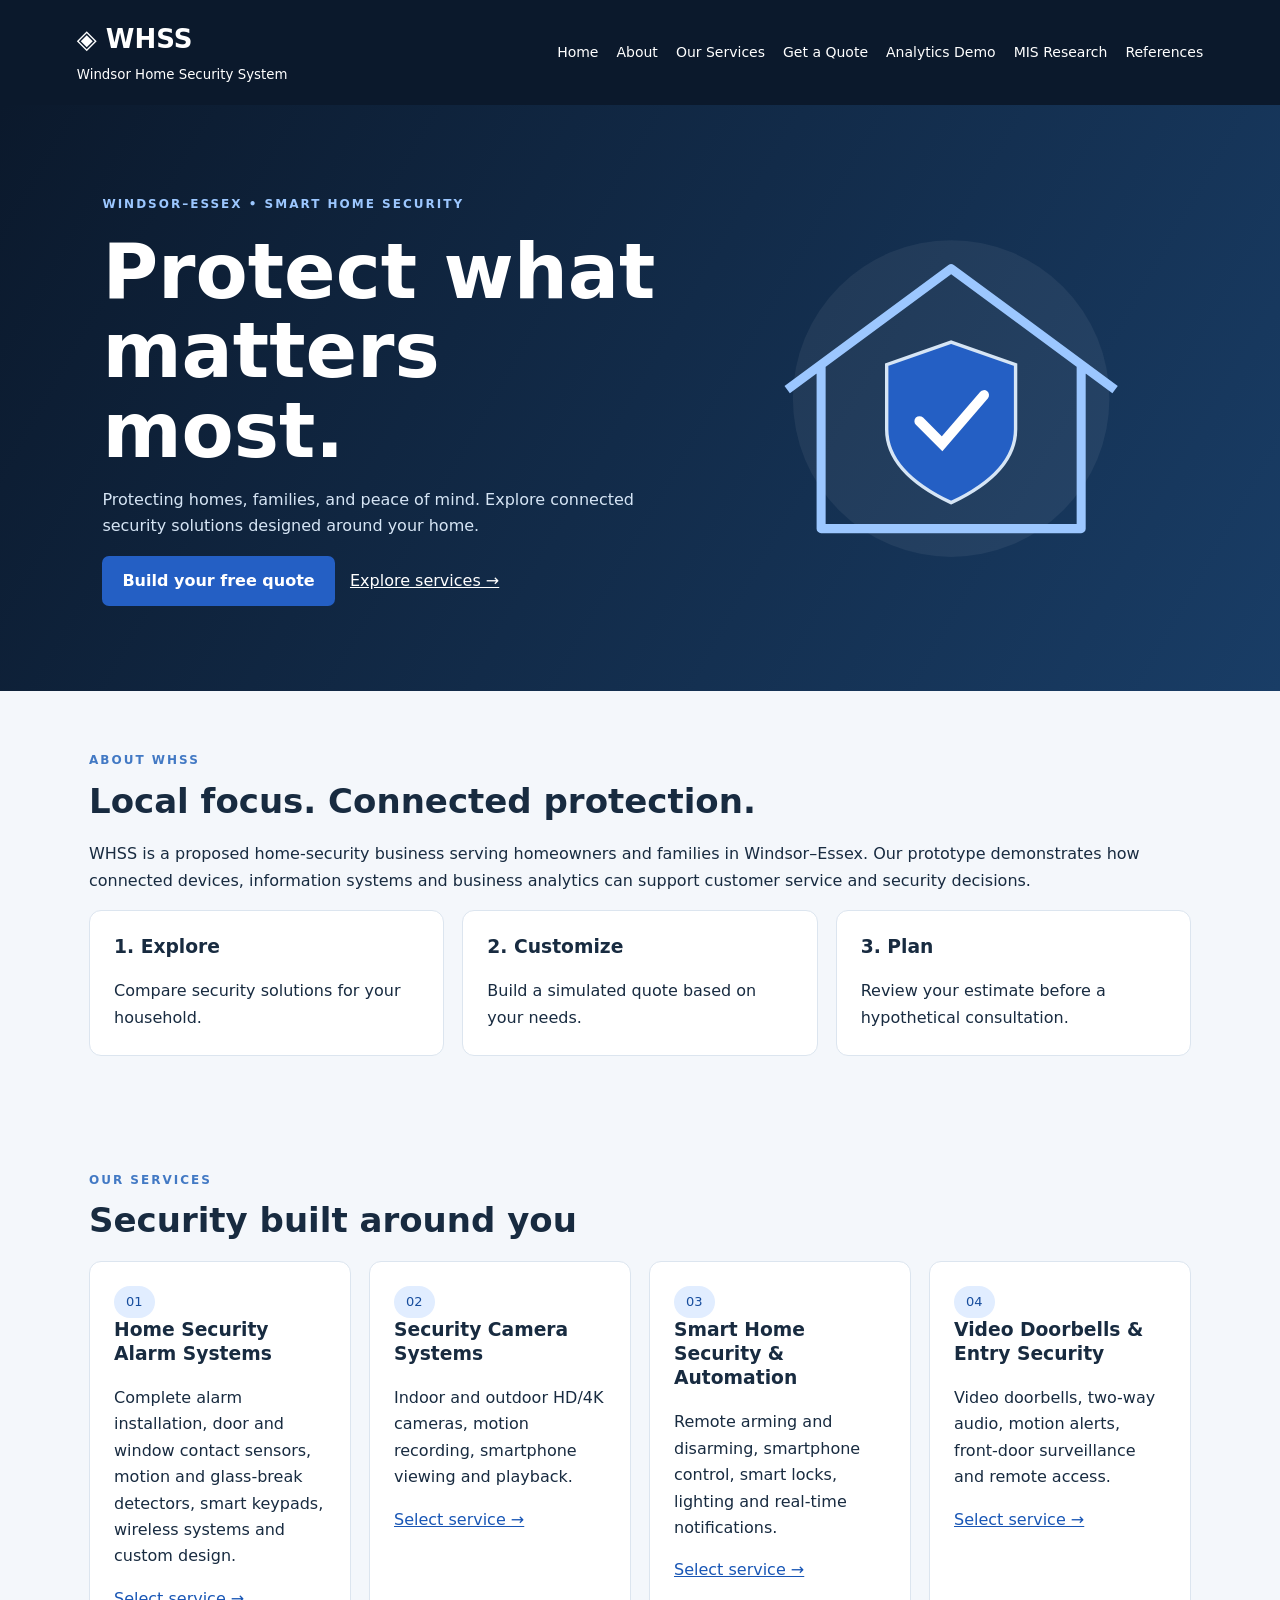
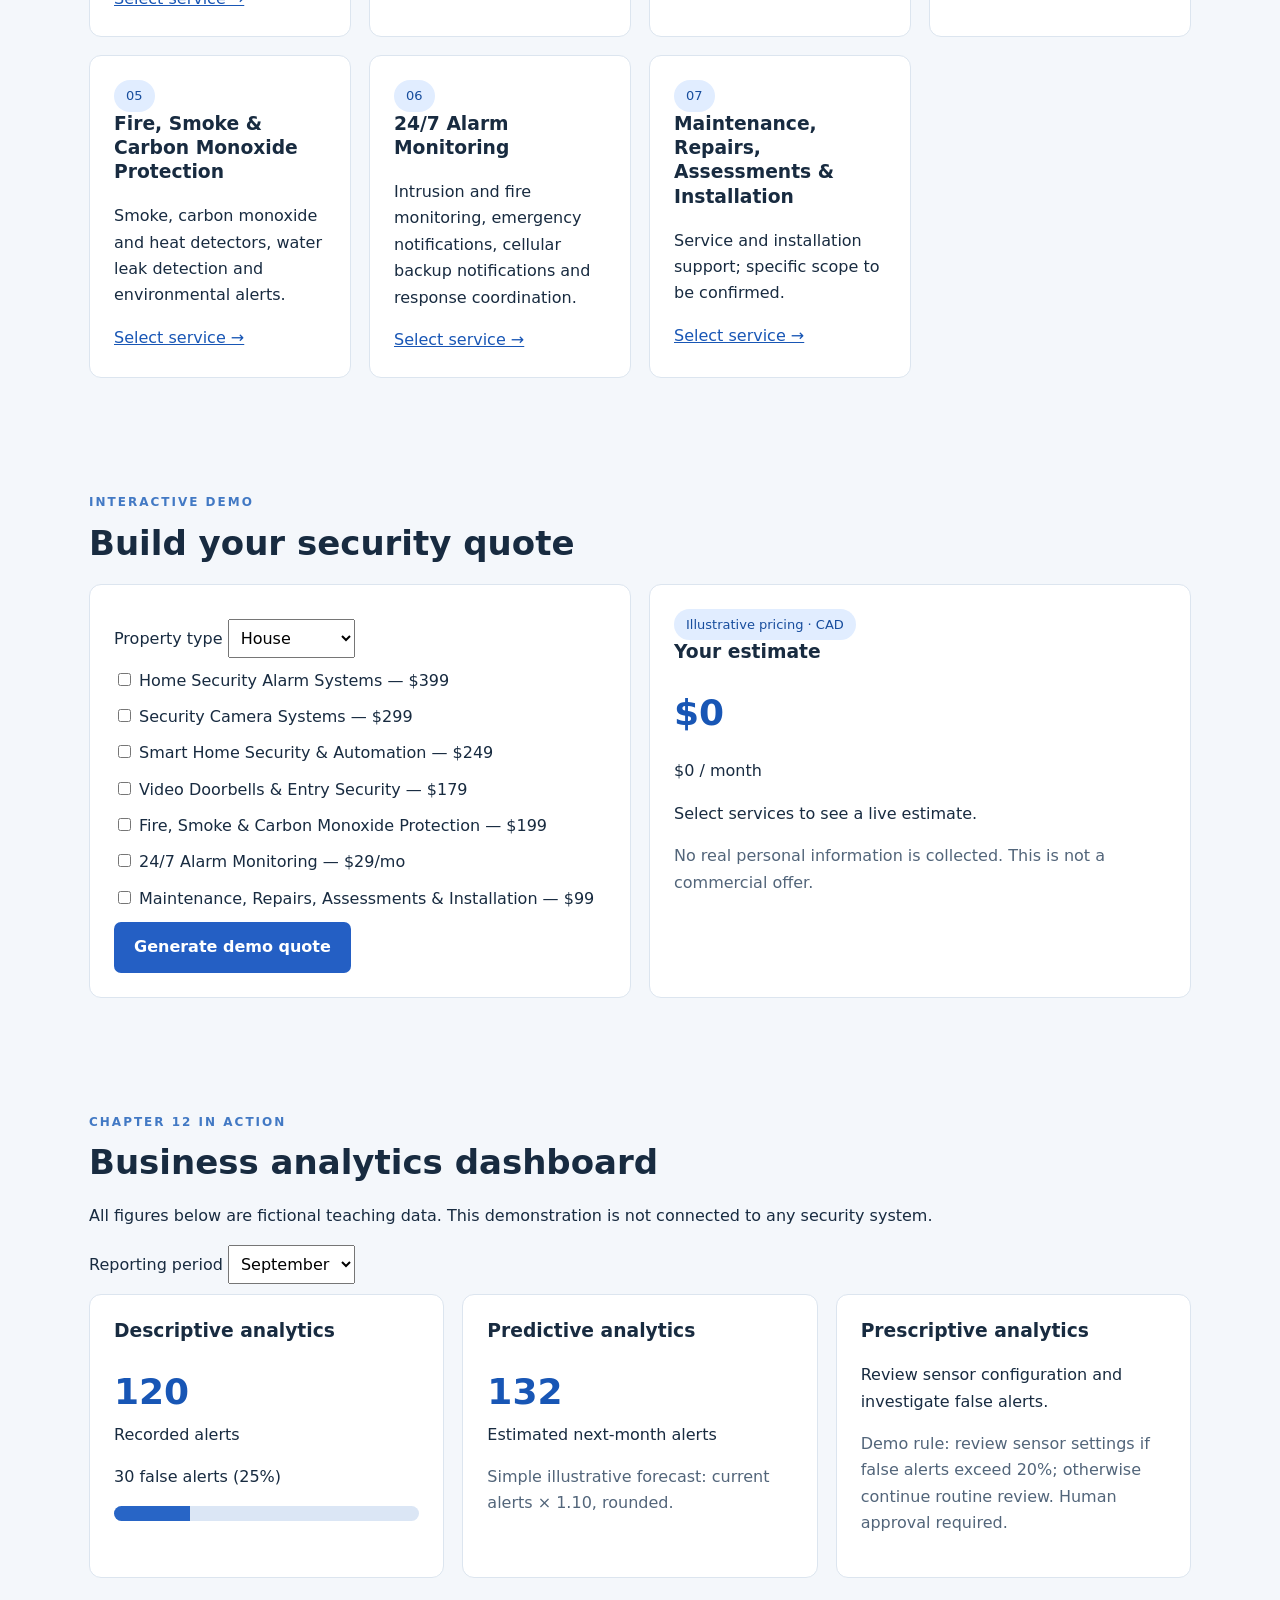
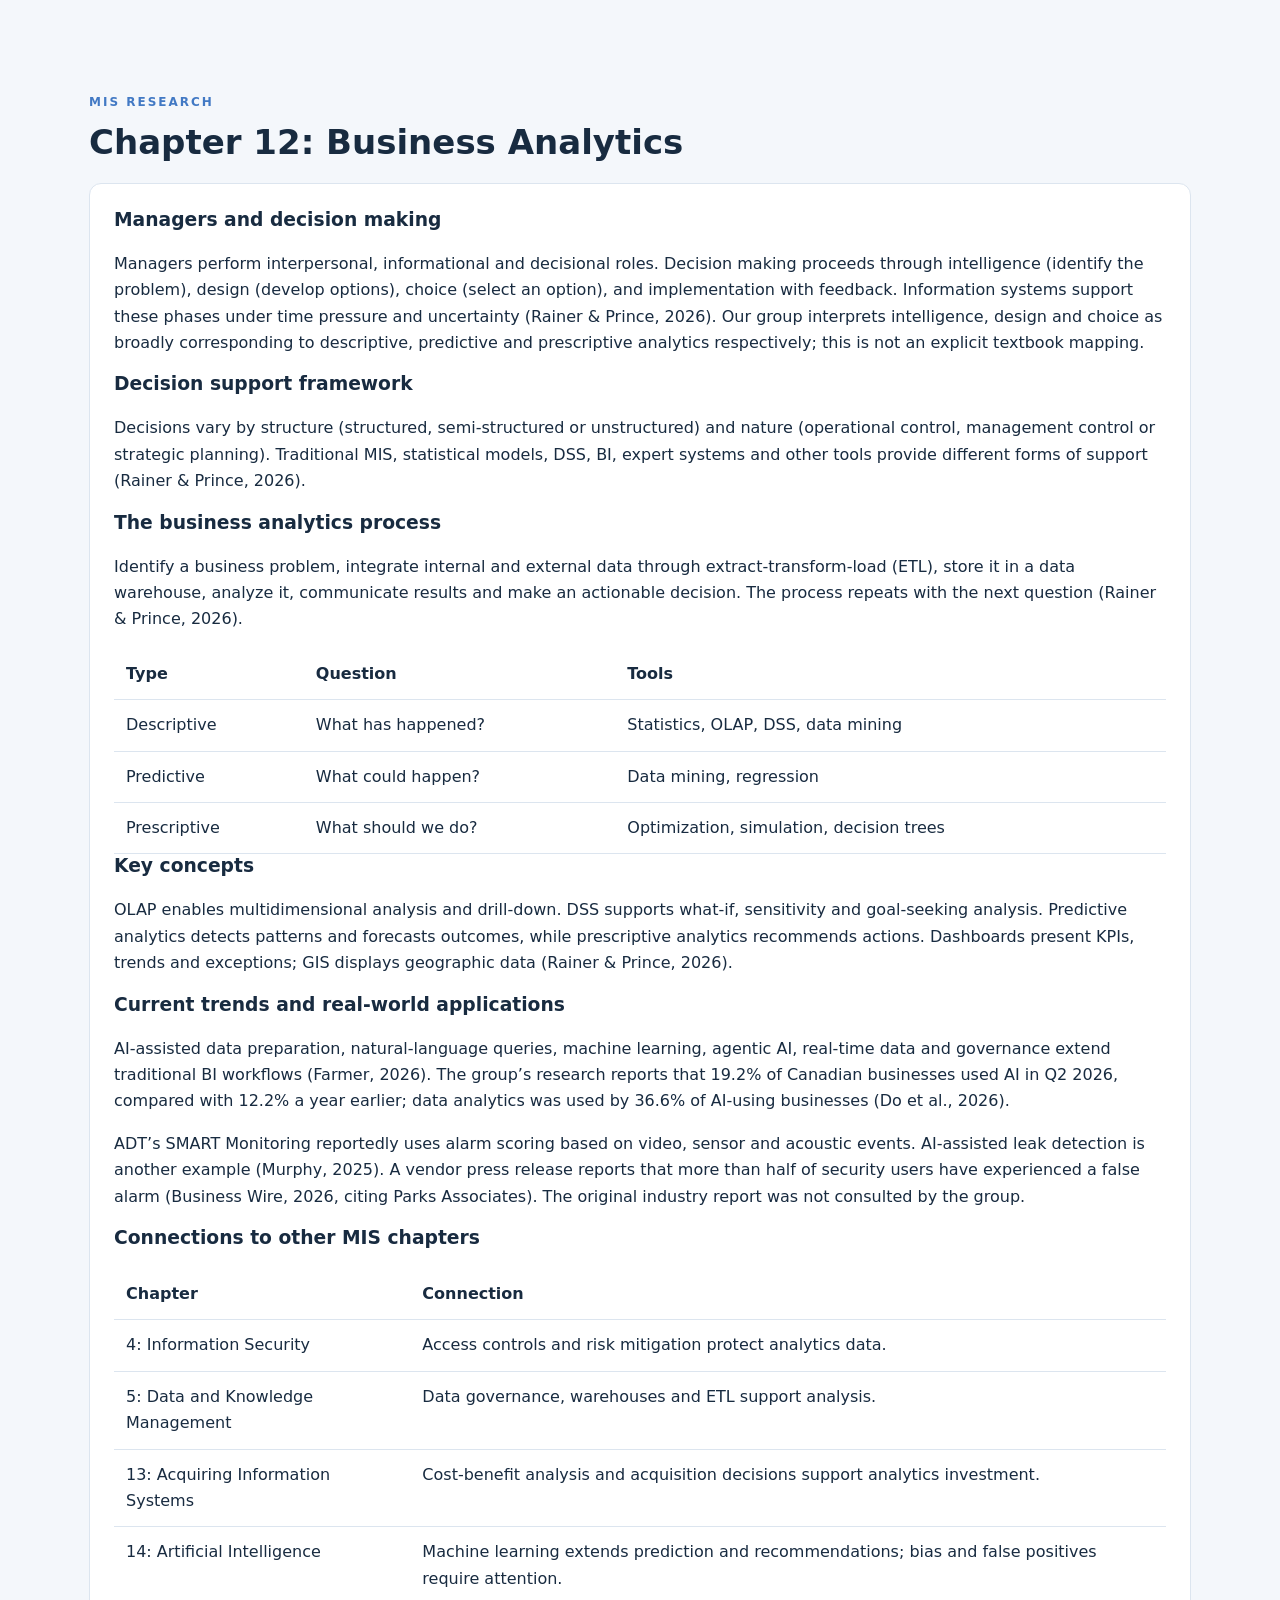
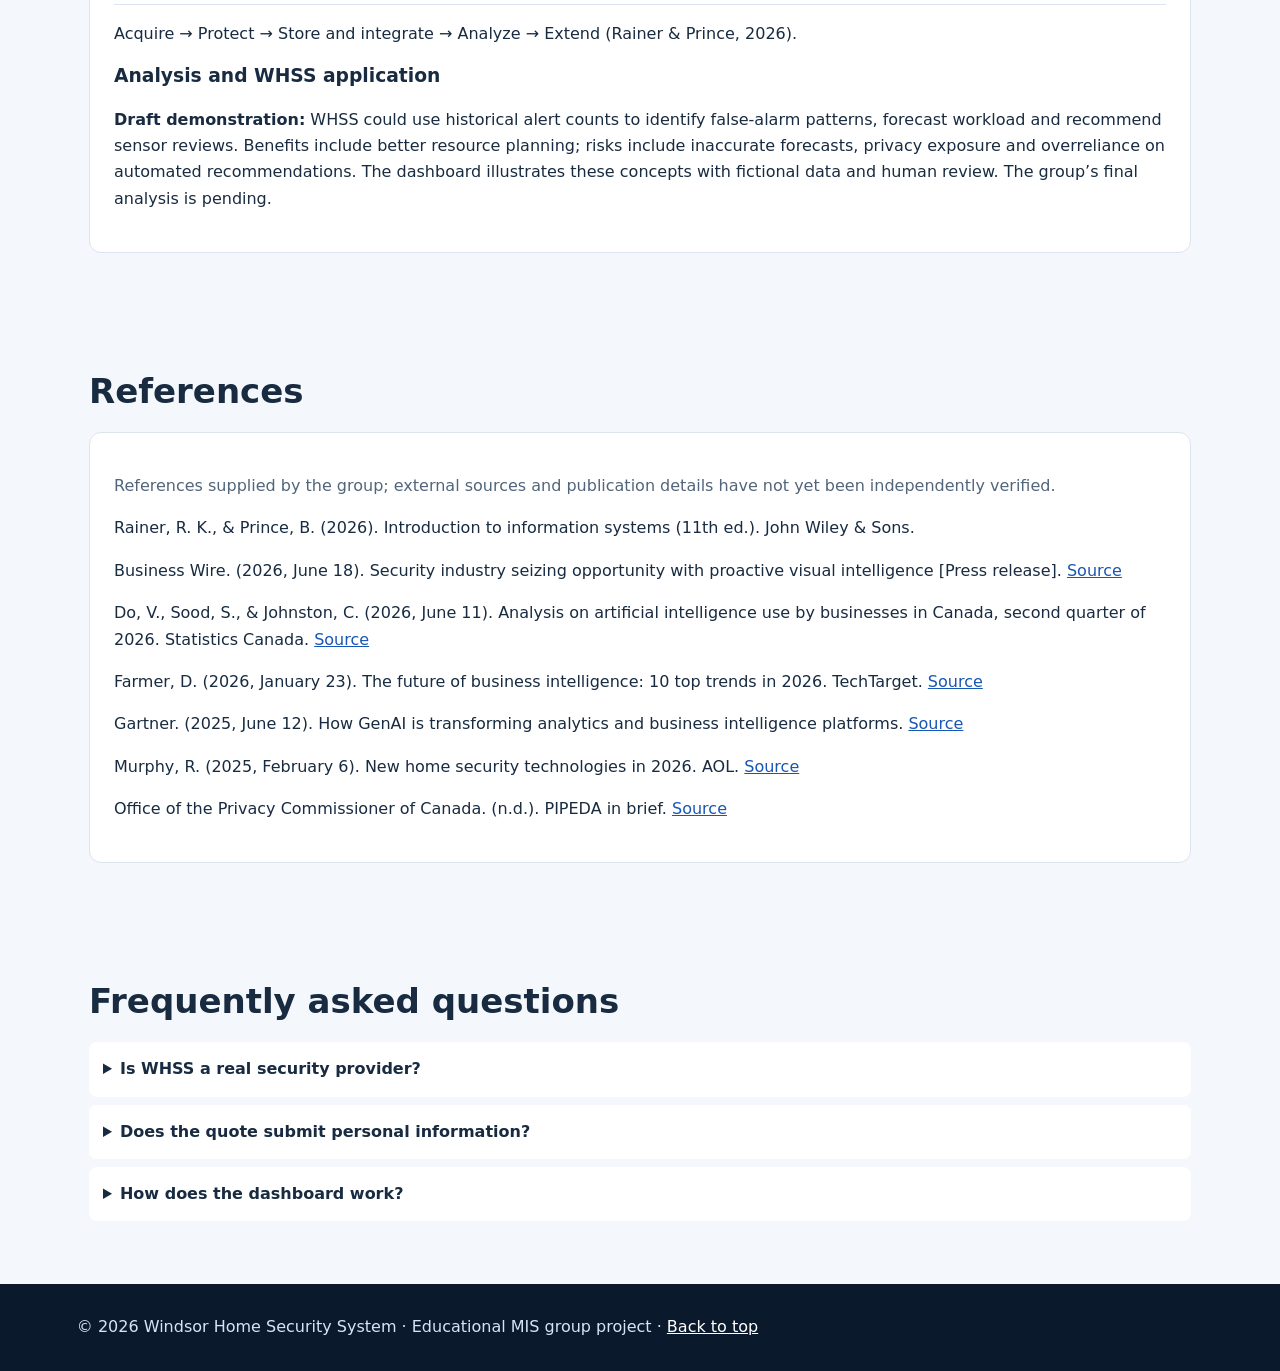
==== index.html @ 0a28f5ac "Add files via upload" ====
<!doctype html><html lang="en"><head><meta charset="utf-8"><meta name="viewport" content="width=device-width,initial-scale=1"><title>WHSS | Windsor Home Security System</title><style>
*{box-sizing:border-box}body{margin:0;font:16px/1.65 system-ui,sans-serif;color:#182b40;background:#f4f7fb}header{background:#0b192c;color:white;padding:18px 6%;display:flex;align-items:center;justify-content:space-between;flex-wrap:wrap;gap:15px}header strong{font-size:26px}nav{display:flex;gap:18px;flex-wrap:wrap}nav a{color:white;text-decoration:none;font-size:14px}a{color:#1856b5}a:focus-visible,button:focus-visible{outline:3px solid #f5b942;outline-offset:4px}.hero{background:linear-gradient(120deg,#0b192c,#193d66);color:white;padding:85px 8%;display:grid;grid-template-columns:1.3fr 1fr;align-items:center;gap:35px}.hero h1{font-size:clamp(38px,6vw,76px);line-height:1.05;margin:15px 0}.hero p{max-width:580px;color:#d6e5f5}.eyebrow{font-size:12px;letter-spacing:2px;font-weight:700;color:#4279c4}.hero .eyebrow{color:#9cc7ff}.btn,button{display:inline-block;background:#245fc4;color:white;border:0;border-radius:7px;padding:12px 20px;text-decoration:none;font:inherit;font-weight:650;cursor:pointer}main section{max-width:1150px;margin:auto;padding:55px 24px;scroll-margin-top:20px}h2{font-size:34px;line-height:1.2;margin:8px 0 20px}h3{line-height:1.3}.grid{display:grid;grid-template-columns:repeat(auto-fit,minmax(235px,1fr));gap:18px}.card{background:white;border:1px solid #dce5ef;border-radius:12px;padding:24px}.card h3{margin-top:0}.muted{color:#52657a}.pill{display:inline-block;background:#e1edff;color:#174d9d;padding:5px 12px;border-radius:20px;font-size:13px}label{display:block;margin:10px 0}select,input{font:inherit}select{padding:8px;max-width:100%}input[type=checkbox]{margin-right:8px}.metric{font-size:36px;font-weight:750;color:#1856b5}.bar{height:15px;background:#dbe6f5;border-radius:8px;overflow:hidden}.bar span{display:block;height:100%;background:#2865c6}table{width:100%;border-collapse:collapse}td,th{text-align:left;padding:12px;border-bottom:1px solid #dce5ef;vertical-align:top}.scroll{overflow:auto}footer{background:#0b192c;color:#d6e5f5;padding:30px 6%}footer a{color:white}details{background:white;padding:14px;margin:8px 0;border-radius:8px}summary{cursor:pointer;font-weight:650}li{margin:5px 0}@media(max-width:650px){.hero{grid-template-columns:1fr;padding:45px 24px}.hero svg{max-height:210px}nav{gap:12px}main section{padding:35px 18px}}</style></head><body><header><div><strong>◈ WHSS</strong><br><small>Windsor Home Security System</small></div><nav aria-label="Main navigation"><a href="#home">Home</a><a href="#about">About</a><a href="#services">Our Services</a><a href="#quote">Get a Quote</a><a href="#analytics">Analytics Demo</a><a href="#research">MIS Research</a><a href="#references">References</a></nav></header><div class="hero" id="home"><div><span class="eyebrow">WINDSOR–ESSEX • SMART HOME SECURITY</span><h1>Protect what matters most.</h1><p>Protecting homes, families, and peace of mind. Explore connected security solutions designed around your home.</p><a class="btn" href="#quote">Build your free quote</a> &nbsp; <a style="color:white" href="#services">Explore services →</a></div><svg role="img" aria-label="Illustration of a protected home" viewBox="0 0 400 300" width="100%"><circle cx="200" cy="150" r="140" fill="#ffffff" opacity=".06"/><path d="M55 142 200 35 345 142 M85 122V265H315V122" fill="none" stroke="#9cc7ff" stroke-width="8" stroke-linejoin="round"/><path d="M200 100 257 120V177Q257 215 200 242Q143 215 143 177V120Z" fill="#245fc4" stroke="#d6e5f5" stroke-width="3"/><path d="m172 170 20 20 37-43" fill="none" stroke="white" stroke-width="9" stroke-linecap="round"/></svg></div><main><section id="about"><span class="eyebrow">ABOUT WHSS</span><h2>Local focus. Connected protection.</h2><p>WHSS is a proposed home-security business serving homeowners and families in Windsor–Essex. Our prototype demonstrates how connected devices, information systems and business analytics can support customer service and security decisions.</p><div class="grid"><div class="card"><h3>1. Explore</h3>Compare security solutions for your household.</div><div class="card"><h3>2. Customize</h3>Build a simulated quote based on your needs.</div><div class="card"><h3>3. Plan</h3>Review your estimate before a hypothetical consultation.</div></div></section><section id="services"><span class="eyebrow">OUR SERVICES</span><h2>Security built around you</h2><div class="grid" id="serviceCards"></div></section><section id="quote"><span class="eyebrow">INTERACTIVE DEMO</span><h2>Build your security quote</h2><div class="grid"><div class="card"><form id="quoteForm"><label>Property type <select id="property"><option>House</option><option>Apartment</option><option>Townhouse</option></select></label><div id="choices"></div><button type="submit">Generate demo quote</button></form></div><div class="card" aria-live="polite"><span class="pill">Illustrative pricing · CAD</span><h3>Your estimate</h3><div class="metric" id="total">$0</div><p id="monthly">$0 / month</p><p id="confirmation">Select services to see a live estimate.</p><p class="muted">No real personal information is collected. This is not a commercial offer.</p></div></div></section><section id="analytics"><span class="eyebrow">CHAPTER 12 IN ACTION</span><h2>Business analytics dashboard</h2><p>All figures below are fictional teaching data. This demonstration is not connected to any security system.</p><label>Reporting period <select id="period"><option value="0">September</option><option value="1">October</option><option value="2">November</option></select></label><div class="grid"><div class="card"><h3>Descriptive analytics</h3><div class="metric" id="events"></div>Recorded alerts<p id="false"></p><div class="bar"><span id="bar"></span></div></div><div class="card"><h3>Predictive analytics</h3><div class="metric" id="forecast"></div>Estimated next-month alerts<p class="muted">Simple illustrative forecast: current alerts × 1.10, rounded.</p></div><div class="card"><h3>Prescriptive analytics</h3><p id="recommend"></p><p class="muted">Demo rule: review sensor settings if false alerts exceed 20%; otherwise continue routine review. Human approval required.</p></div></div></section><section id="research"><span class="eyebrow">MIS RESEARCH</span><h2>Chapter 12: Business Analytics</h2><article class="card" id="researchContent"></article></section><section id="references"><h2>References</h2><div class="card" id="referenceContent"></div></section><section><h2>Frequently asked questions</h2><details><summary>Is WHSS a real security provider?</summary>No. This is an educational prototype.</details><details><summary>Does the quote submit personal information?</summary>No. All calculations run locally in your browser.</details><details><summary>How does the dashboard work?</summary>It uses fictional monthly data and simple illustrative rules to demonstrate analytics concepts.</details></section></main><footer>© 2026 Windsor Home Security System · Educational MIS group project · <a href="#home">Back to top</a></footer><script>
const services=[['Home Security Alarm Systems','Complete alarm installation, door and window contact sensors, motion and glass-break detectors, smart keypads, wireless systems and custom design.',399,0],['Security Camera Systems','Indoor and outdoor HD/4K cameras, motion recording, smartphone viewing and playback.',299,0],['Smart Home Security & Automation','Remote arming and disarming, smartphone control, smart locks, lighting and real-time notifications.',249,0],['Video Doorbells & Entry Security','Video doorbells, two-way audio, motion alerts, front-door surveillance and remote access.',179,0],['Fire, Smoke & Carbon Monoxide Protection','Smoke, carbon monoxide and heat detectors, water leak detection and environmental alerts.',199,0],['24/7 Alarm Monitoring','Intrusion and fire monitoring, emergency notifications, cellular backup notifications and response coordination.',0,29],['Maintenance, Repairs, Assessments & Installation','Service and installation support; specific scope to be confirmed.',99,0]];
const $=id=>document.getElementById(id);services.forEach((s,i)=>{const card=document.createElement('div');card.className='card';card.innerHTML=`<span class="pill">0${i+1}</span><h3>${s[0]}</h3><p>${s[1]}</p><a href="#quote" data-service="${i}">Select service →</a>`;$('serviceCards').append(card);const label=document.createElement('label');label.innerHTML=`<input type="checkbox" value="${i}">${s[0]} — $${s[3]?s[3]+'/mo':s[2]}`;$('choices').append(label)});function quote(){let a=0,b=0;const chosen=[...$('choices').querySelectorAll('input:checked')];chosen.forEach(c=>{a+=services[c.value][2];b+=services[c.value][3]});$('total').textContent='$'+a;$('monthly').textContent='$'+b+' / month';return chosen.length} $('quoteForm').addEventListener('change',()=>{quote();$('confirmation').textContent='Estimate updated. Generate a quote to confirm.'});$('quoteForm').addEventListener('submit',e=>{e.preventDefault();$('confirmation').textContent=quote()?`Demo quote generated for a ${$('property').value.toLowerCase()}. No information was sent.`:'Please select at least one service.'});document.querySelectorAll('[data-service]').forEach(a=>a.addEventListener('click',()=>{$('choices').querySelectorAll('input')[a.dataset.service].checked=true;quote();$('confirmation').textContent='Service added to your estimate.'}));const data=[[120,30],[145,24],[160,20]];function update(){const [n,f]=data[$('period').value];const p=Math.round(f/n*100);$('events').textContent=n;$('false').textContent=`${f} false alerts (${p}%)`;$('bar').style.width=p+'%';$('forecast').textContent=Math.round(n*1.1);$('recommend').textContent=f/n>.2?'Review sensor configuration and investigate false alerts.':'Continue routine monitoring and review.'}$('period').addEventListener('change',update);update();</script><script src="research.js"></script></body></html>
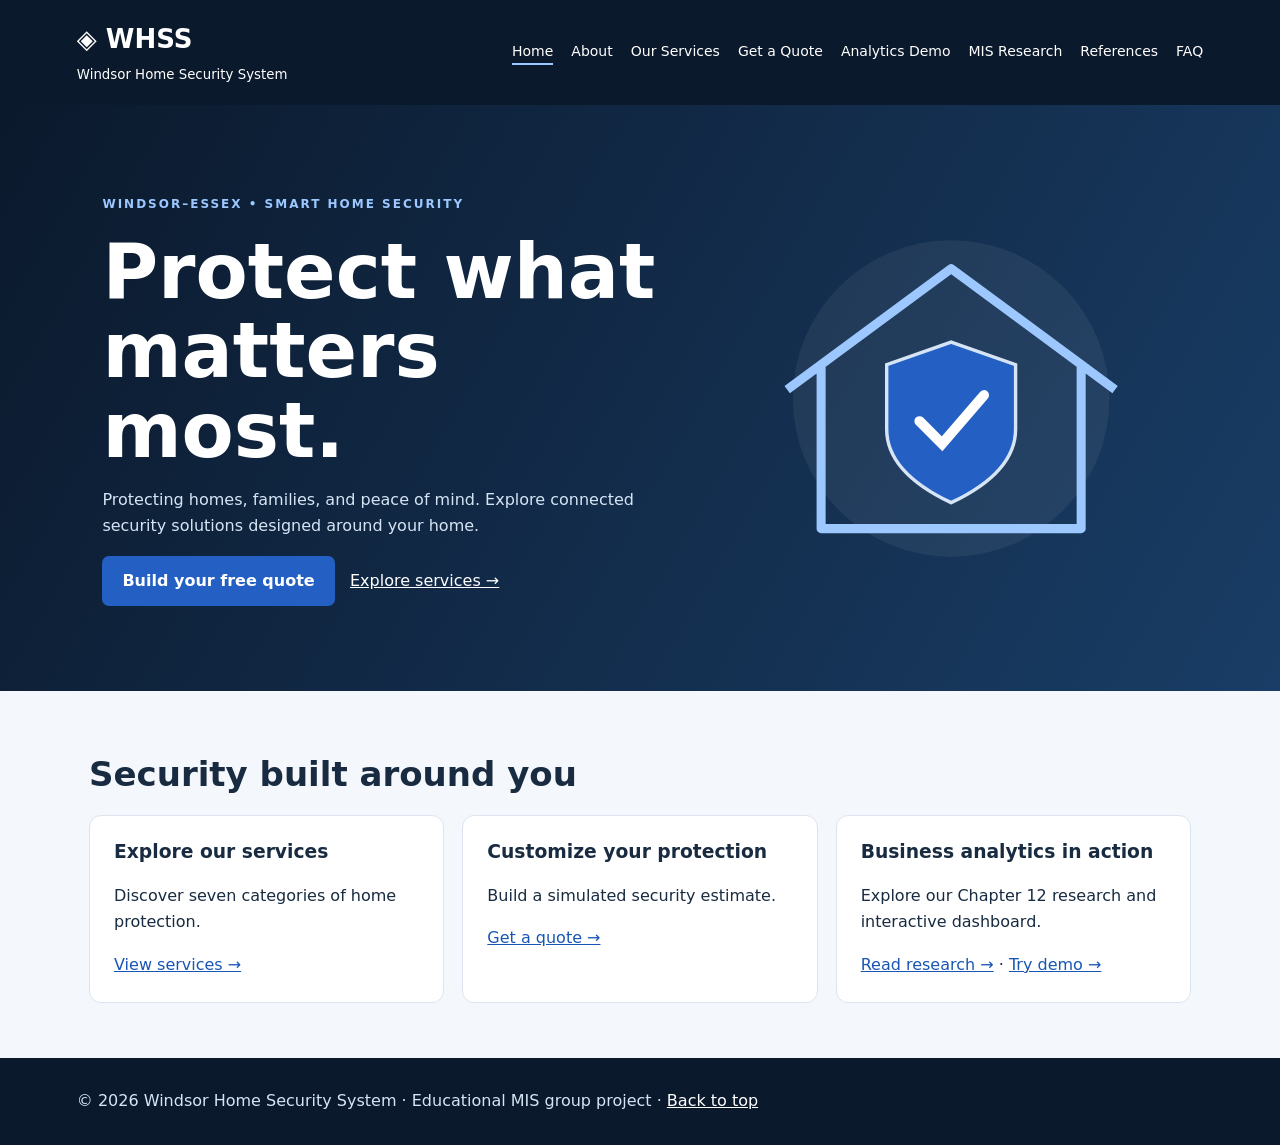
==== commit 5c058f07: "Add files via upload" ====
--- a/index.html
+++ b/index.html
@@ -1,4 +1,3 @@
-<!doctype html><html lang="en"><head><meta charset="utf-8"><meta name="viewport" content="width=device-width,initial-scale=1"><title>WHSS | Windsor Home Security System</title><style>
-*{box-sizing:border-box}body{margin:0;font:16px/1.65 system-ui,sans-serif;color:#182b40;background:#f4f7fb}header{background:#0b192c;color:white;padding:18px 6%;display:flex;align-items:center;justify-content:space-between;flex-wrap:wrap;gap:15px}header strong{font-size:26px}nav{display:flex;gap:18px;flex-wrap:wrap}nav a{color:white;text-decoration:none;font-size:14px}a{color:#1856b5}a:focus-visible,button:focus-visible{outline:3px solid #f5b942;outline-offset:4px}.hero{background:linear-gradient(120deg,#0b192c,#193d66);color:white;padding:85px 8%;display:grid;grid-template-columns:1.3fr 1fr;align-items:center;gap:35px}.hero h1{font-size:clamp(38px,6vw,76px);line-height:1.05;margin:15px 0}.hero p{max-width:580px;color:#d6e5f5}.eyebrow{font-size:12px;letter-spacing:2px;font-weight:700;color:#4279c4}.hero .eyebrow{color:#9cc7ff}.btn,button{display:inline-block;background:#245fc4;color:white;border:0;border-radius:7px;padding:12px 20px;text-decoration:none;font:inherit;font-weight:650;cursor:pointer}main section{max-width:1150px;margin:auto;padding:55px 24px;scroll-margin-top:20px}h2{font-size:34px;line-height:1.2;margin:8px 0 20px}h3{line-height:1.3}.grid{display:grid;grid-template-columns:repeat(auto-fit,minmax(235px,1fr));gap:18px}.card{background:white;border:1px solid #dce5ef;border-radius:12px;padding:24px}.card h3{margin-top:0}.muted{color:#52657a}.pill{display:inline-block;background:#e1edff;color:#174d9d;padding:5px 12px;border-radius:20px;font-size:13px}label{display:block;margin:10px 0}select,input{font:inherit}select{padding:8px;max-width:100%}input[type=checkbox]{margin-right:8px}.metric{font-size:36px;font-weight:750;color:#1856b5}.bar{height:15px;background:#dbe6f5;border-radius:8px;overflow:hidden}.bar span{display:block;height:100%;background:#2865c6}table{width:100%;border-collapse:collapse}td,th{text-align:left;padding:12px;border-bottom:1px solid #dce5ef;vertical-align:top}.scroll{overflow:auto}footer{background:#0b192c;color:#d6e5f5;padding:30px 6%}footer a{color:white}details{background:white;padding:14px;margin:8px 0;border-radius:8px}summary{cursor:pointer;font-weight:650}li{margin:5px 0}@media(max-width:650px){.hero{grid-template-columns:1fr;padding:45px 24px}.hero svg{max-height:210px}nav{gap:12px}main section{padding:35px 18px}}</style></head><body><header><div><strong>◈ WHSS</strong><br><small>Windsor Home Security System</small></div><nav aria-label="Main navigation"><a href="#home">Home</a><a href="#about">About</a><a href="#services">Our Services</a><a href="#quote">Get a Quote</a><a href="#analytics">Analytics Demo</a><a href="#research">MIS Research</a><a href="#references">References</a></nav></header><div class="hero" id="home"><div><span class="eyebrow">WINDSOR–ESSEX • SMART HOME SECURITY</span><h1>Protect what matters most.</h1><p>Protecting homes, families, and peace of mind. Explore connected security solutions designed around your home.</p><a class="btn" href="#quote">Build your free quote</a> &nbsp; <a style="color:white" href="#services">Explore services →</a></div><svg role="img" aria-label="Illustration of a protected home" viewBox="0 0 400 300" width="100%"><circle cx="200" cy="150" r="140" fill="#ffffff" opacity=".06"/><path d="M55 142 200 35 345 142 M85 122V265H315V122" fill="none" stroke="#9cc7ff" stroke-width="8" stroke-linejoin="round"/><path d="M200 100 257 120V177Q257 215 200 242Q143 215 143 177V120Z" fill="#245fc4" stroke="#d6e5f5" stroke-width="3"/><path d="m172 170 20 20 37-43" fill="none" stroke="white" stroke-width="9" stroke-linecap="round"/></svg></div><main><section id="about"><span class="eyebrow">ABOUT WHSS</span><h2>Local focus. Connected protection.</h2><p>WHSS is a proposed home-security business serving homeowners and families in Windsor–Essex. Our prototype demonstrates how connected devices, information systems and business analytics can support customer service and security decisions.</p><div class="grid"><div class="card"><h3>1. Explore</h3>Compare security solutions for your household.</div><div class="card"><h3>2. Customize</h3>Build a simulated quote based on your needs.</div><div class="card"><h3>3. Plan</h3>Review your estimate before a hypothetical consultation.</div></div></section><section id="services"><span class="eyebrow">OUR SERVICES</span><h2>Security built around you</h2><div class="grid" id="serviceCards"></div></section><section id="quote"><span class="eyebrow">INTERACTIVE DEMO</span><h2>Build your security quote</h2><div class="grid"><div class="card"><form id="quoteForm"><label>Property type <select id="property"><option>House</option><option>Apartment</option><option>Townhouse</option></select></label><div id="choices"></div><button type="submit">Generate demo quote</button></form></div><div class="card" aria-live="polite"><span class="pill">Illustrative pricing · CAD</span><h3>Your estimate</h3><div class="metric" id="total">$0</div><p id="monthly">$0 / month</p><p id="confirmation">Select services to see a live estimate.</p><p class="muted">No real personal information is collected. This is not a commercial offer.</p></div></div></section><section id="analytics"><span class="eyebrow">CHAPTER 12 IN ACTION</span><h2>Business analytics dashboard</h2><p>All figures below are fictional teaching data. This demonstration is not connected to any security system.</p><label>Reporting period <select id="period"><option value="0">September</option><option value="1">October</option><option value="2">November</option></select></label><div class="grid"><div class="card"><h3>Descriptive analytics</h3><div class="metric" id="events"></div>Recorded alerts<p id="false"></p><div class="bar"><span id="bar"></span></div></div><div class="card"><h3>Predictive analytics</h3><div class="metric" id="forecast"></div>Estimated next-month alerts<p class="muted">Simple illustrative forecast: current alerts × 1.10, rounded.</p></div><div class="card"><h3>Prescriptive analytics</h3><p id="recommend"></p><p class="muted">Demo rule: review sensor settings if false alerts exceed 20%; otherwise continue routine review. Human approval required.</p></div></div></section><section id="research"><span class="eyebrow">MIS RESEARCH</span><h2>Chapter 12: Business Analytics</h2><article class="card" id="researchContent"></article></section><section id="references"><h2>References</h2><div class="card" id="referenceContent"></div></section><section><h2>Frequently asked questions</h2><details><summary>Is WHSS a real security provider?</summary>No. This is an educational prototype.</details><details><summary>Does the quote submit personal information?</summary>No. All calculations run locally in your browser.</details><details><summary>How does the dashboard work?</summary>It uses fictional monthly data and simple illustrative rules to demonstrate analytics concepts.</details></section></main><footer>© 2026 Windsor Home Security System · Educational MIS group project · <a href="#home">Back to top</a></footer><script>
-const services=[['Home Security Alarm Systems','Complete alarm installation, door and window contact sensors, motion and glass-break detectors, smart keypads, wireless systems and custom design.',399,0],['Security Camera Systems','Indoor and outdoor HD/4K cameras, motion recording, smartphone viewing and playback.',299,0],['Smart Home Security & Automation','Remote arming and disarming, smartphone control, smart locks, lighting and real-time notifications.',249,0],['Video Doorbells & Entry Security','Video doorbells, two-way audio, motion alerts, front-door surveillance and remote access.',179,0],['Fire, Smoke & Carbon Monoxide Protection','Smoke, carbon monoxide and heat detectors, water leak detection and environmental alerts.',199,0],['24/7 Alarm Monitoring','Intrusion and fire monitoring, emergency notifications, cellular backup notifications and response coordination.',0,29],['Maintenance, Repairs, Assessments & Installation','Service and installation support; specific scope to be confirmed.',99,0]];
-const $=id=>document.getElementById(id);services.forEach((s,i)=>{const card=document.createElement('div');card.className='card';card.innerHTML=`<span class="pill">0${i+1}</span><h3>${s[0]}</h3><p>${s[1]}</p><a href="#quote" data-service="${i}">Select service →</a>`;$('serviceCards').append(card);const label=document.createElement('label');label.innerHTML=`<input type="checkbox" value="${i}">${s[0]} — $${s[3]?s[3]+'/mo':s[2]}`;$('choices').append(label)});function quote(){let a=0,b=0;const chosen=[...$('choices').querySelectorAll('input:checked')];chosen.forEach(c=>{a+=services[c.value][2];b+=services[c.value][3]});$('total').textContent='$'+a;$('monthly').textContent='$'+b+' / month';return chosen.length} $('quoteForm').addEventListener('change',()=>{quote();$('confirmation').textContent='Estimate updated. Generate a quote to confirm.'});$('quoteForm').addEventListener('submit',e=>{e.preventDefault();$('confirmation').textContent=quote()?`Demo quote generated for a ${$('property').value.toLowerCase()}. No information was sent.`:'Please select at least one service.'});document.querySelectorAll('[data-service]').forEach(a=>a.addEventListener('click',()=>{$('choices').querySelectorAll('input')[a.dataset.service].checked=true;quote();$('confirmation').textContent='Service added to your estimate.'}));const data=[[120,30],[145,24],[160,20]];function update(){const [n,f]=data[$('period').value];const p=Math.round(f/n*100);$('events').textContent=n;$('false').textContent=`${f} false alerts (${p}%)`;$('bar').style.width=p+'%';$('forecast').textContent=Math.round(n*1.1);$('recommend').textContent=f/n>.2?'Review sensor configuration and investigate false alerts.':'Continue routine monitoring and review.'}$('period').addEventListener('change',update);update();</script><script src="research.js"></script></body></html>
+<!DOCTYPE html>
+
+<html lang="en"><head><meta charset="utf-8"/><meta content="width=device-width,initial-scale=1" name="viewport"/><title>Home | WHSS</title><link href="style.css" rel="stylesheet"/></head><body><header><div><strong>◈ WHSS</strong><br/><small>Windsor Home Security System</small></div><nav aria-label="Main navigation"><a aria-current="page" href="index.html">Home</a><a href="about.html">About</a><a href="services.html">Our Services</a><a href="quote.html">Get a Quote</a><a href="analytics.html">Analytics Demo</a><a href="research.html">MIS Research</a><a href="references.html">References</a><a href="faq.html">FAQ</a></nav></header><main><div class="hero" id="home"><div><span class="eyebrow">WINDSOR–ESSEX • SMART HOME SECURITY</span><h1>Protect what matters most.</h1><p>Protecting homes, families, and peace of mind. Explore connected security solutions designed around your home.</p><a class="btn" href="quote.html">Build your free quote</a>   <a href="services.html" style="color:white">Explore services →</a></div><svg aria-label="Illustration of a protected home" role="img" viewbox="0 0 400 300" width="100%"><circle cx="200" cy="150" fill="#ffffff" opacity=".06" r="140"></circle><path d="M55 142 200 35 345 142 M85 122V265H315V122" fill="none" stroke="#9cc7ff" stroke-linejoin="round" stroke-width="8"></path><path d="M200 100 257 120V177Q257 215 200 242Q143 215 143 177V120Z" fill="#245fc4" stroke="#d6e5f5" stroke-width="3"></path><path d="m172 170 20 20 37-43" fill="none" stroke="white" stroke-linecap="round" stroke-width="9"></path></svg></div><section><h2>Security built around you</h2><div class="grid"><div class="card"><h3>Explore our services</h3><p>Discover seven categories of home protection.</p><a href="services.html">View services →</a></div><div class="card"><h3>Customize your protection</h3><p>Build a simulated security estimate.</p><a href="quote.html">Get a quote →</a></div><div class="card"><h3>Business analytics in action</h3><p>Explore our Chapter 12 research and interactive dashboard.</p><a href="research.html">Read research →</a> · <a href="analytics.html">Try demo →</a></div></div></section></main><footer>© 2026 Windsor Home Security System · Educational MIS group project · <a href="index.html">Back to top</a></footer></body></html>
--- a/style.css
+++ b/style.css
@@ -0,0 +1,3 @@
+
+*{box-sizing:border-box}body{margin:0;font:16px/1.65 system-ui,sans-serif;color:#182b40;background:#f4f7fb}header{background:#0b192c;color:white;padding:18px 6%;display:flex;align-items:center;justify-content:space-between;flex-wrap:wrap;gap:15px}header strong{font-size:26px}nav{display:flex;gap:18px;flex-wrap:wrap}nav a{color:white;text-decoration:none;font-size:14px}a{color:#1856b5}a:focus-visible,button:focus-visible{outline:3px solid #f5b942;outline-offset:4px}.hero{background:linear-gradient(120deg,#0b192c,#193d66);color:white;padding:85px 8%;display:grid;grid-template-columns:1.3fr 1fr;align-items:center;gap:35px}.hero h1{font-size:clamp(38px,6vw,76px);line-height:1.05;margin:15px 0}.hero p{max-width:580px;color:#d6e5f5}.eyebrow{font-size:12px;letter-spacing:2px;font-weight:700;color:#4279c4}.hero .eyebrow{color:#9cc7ff}.btn,button{display:inline-block;background:#245fc4;color:white;border:0;border-radius:7px;padding:12px 20px;text-decoration:none;font:inherit;font-weight:650;cursor:pointer}main section{max-width:1150px;margin:auto;padding:55px 24px;scroll-margin-top:20px}h2{font-size:34px;line-height:1.2;margin:8px 0 20px}h3{line-height:1.3}.grid{display:grid;grid-template-columns:repeat(auto-fit,minmax(235px,1fr));gap:18px}.card{background:white;border:1px solid #dce5ef;border-radius:12px;padding:24px}.card h3{margin-top:0}.muted{color:#52657a}.pill{display:inline-block;background:#e1edff;color:#174d9d;padding:5px 12px;border-radius:20px;font-size:13px}label{display:block;margin:10px 0}select,input{font:inherit}select{padding:8px;max-width:100%}input[type=checkbox]{margin-right:8px}.metric{font-size:36px;font-weight:750;color:#1856b5}.bar{height:15px;background:#dbe6f5;border-radius:8px;overflow:hidden}.bar span{display:block;height:100%;background:#2865c6}table{width:100%;border-collapse:collapse}td,th{text-align:left;padding:12px;border-bottom:1px solid #dce5ef;vertical-align:top}.scroll{overflow:auto}footer{background:#0b192c;color:#d6e5f5;padding:30px 6%}footer a{color:white}details{background:white;padding:14px;margin:8px 0;border-radius:8px}summary{cursor:pointer;font-weight:650}li{margin:5px 0}@media(max-width:650px){.hero{grid-template-columns:1fr;padding:45px 24px}.hero svg{max-height:210px}nav{gap:12px}main section{padding:35px 18px}}
+nav a[aria-current=page]{border-bottom:2px solid #9cc7ff}body{min-height:100vh;display:flex;flex-direction:column}main{flex:1}
